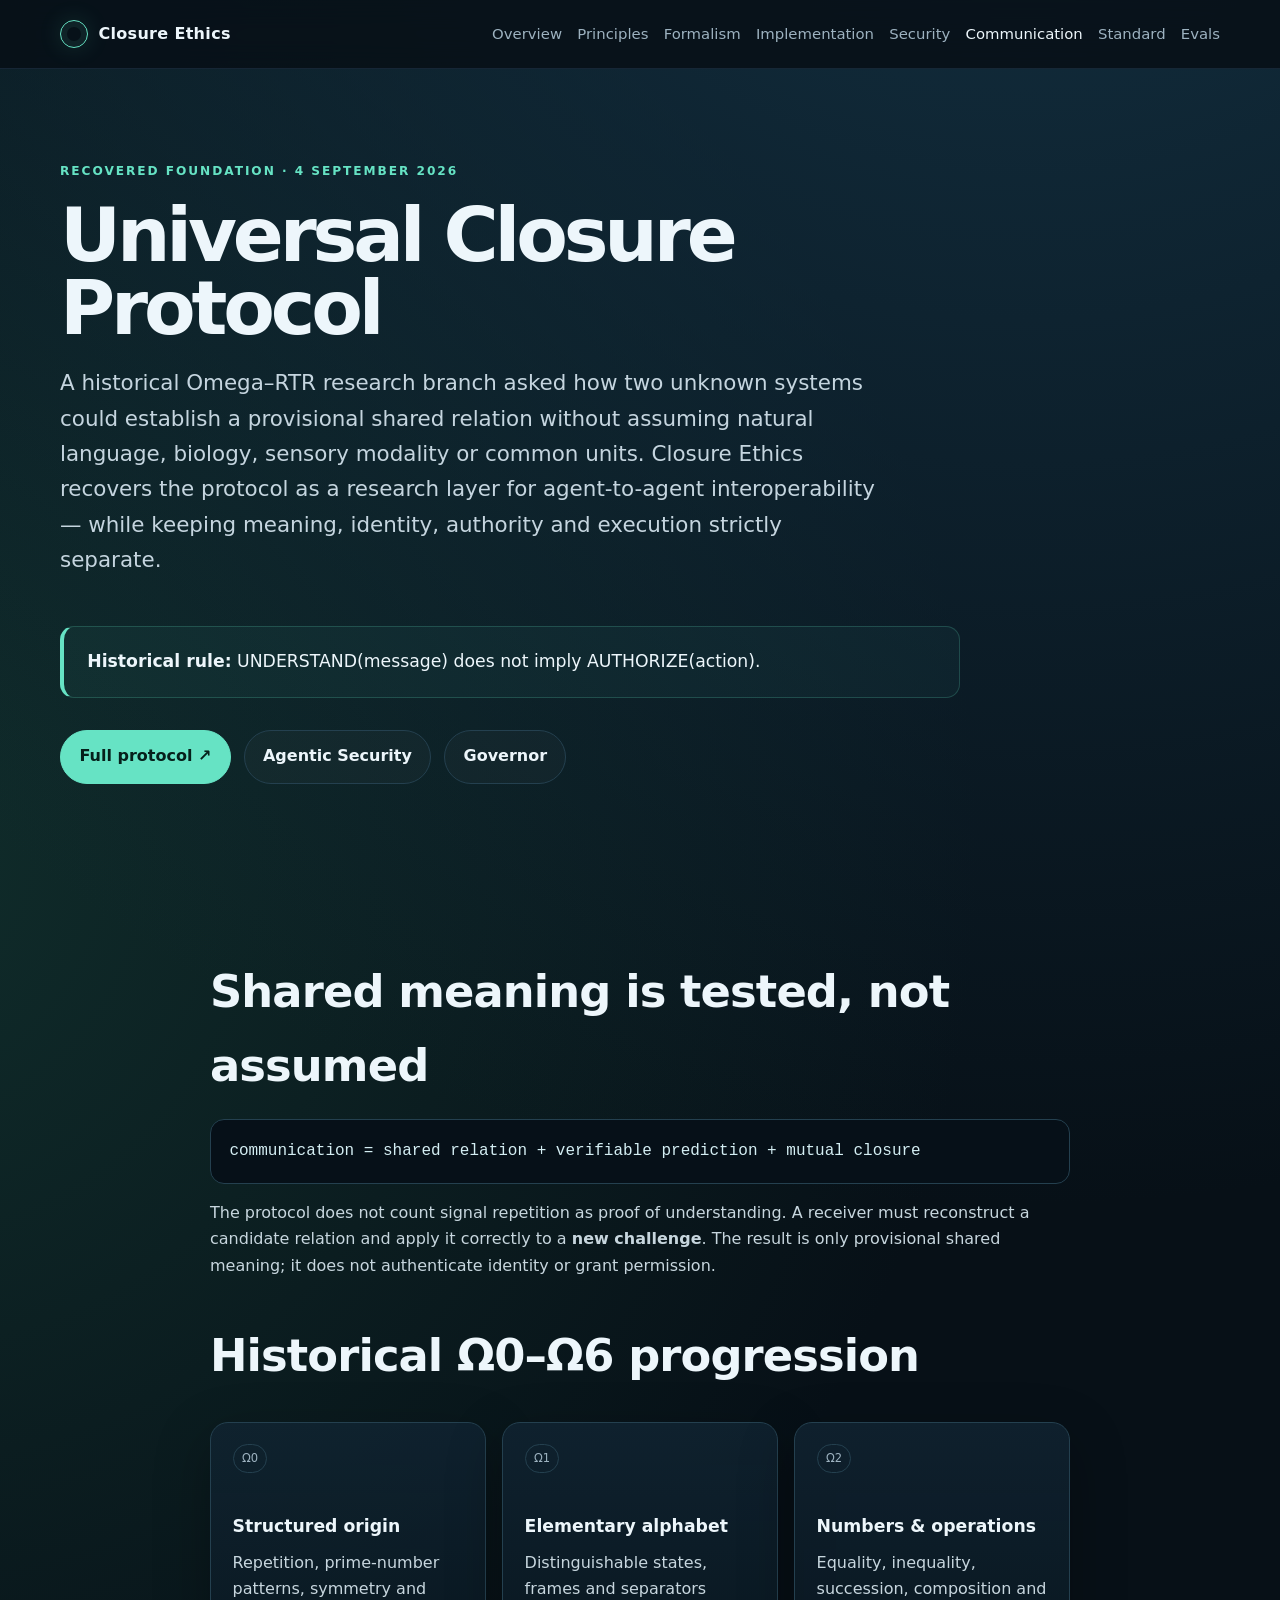
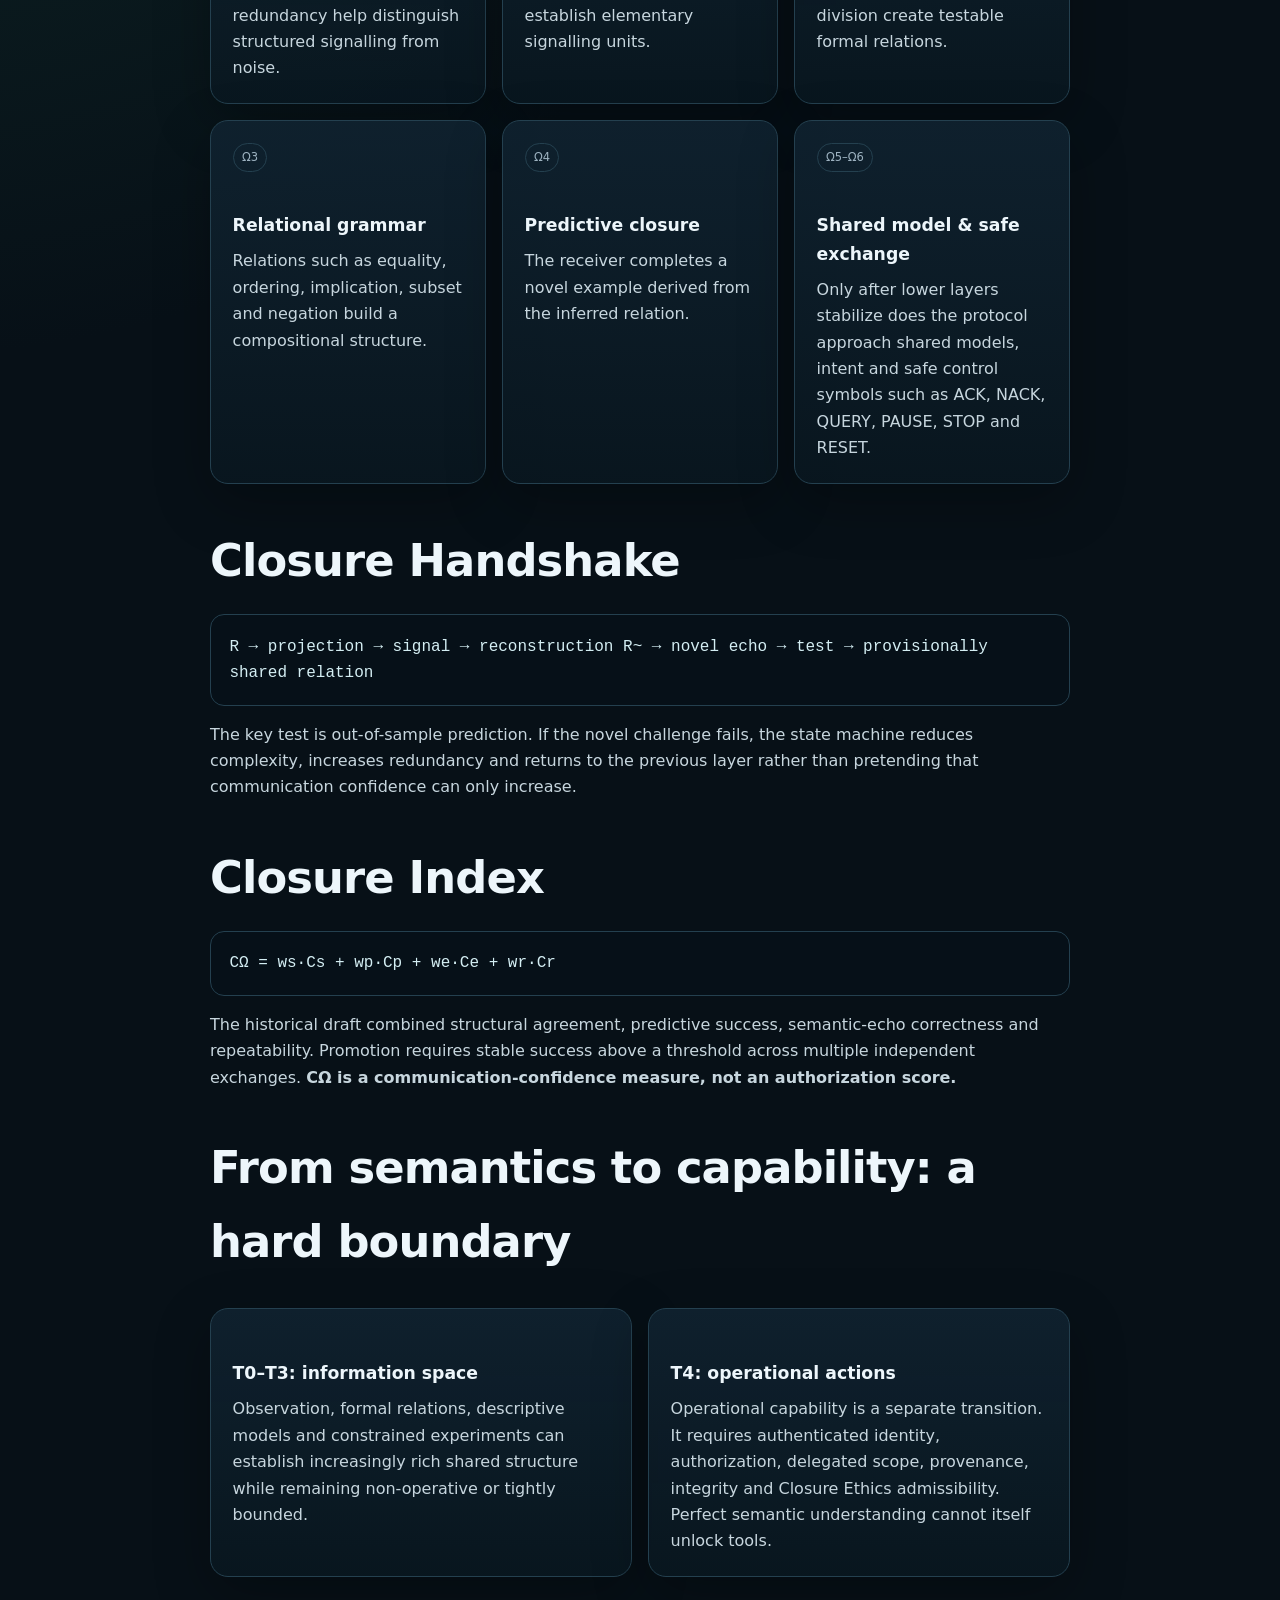
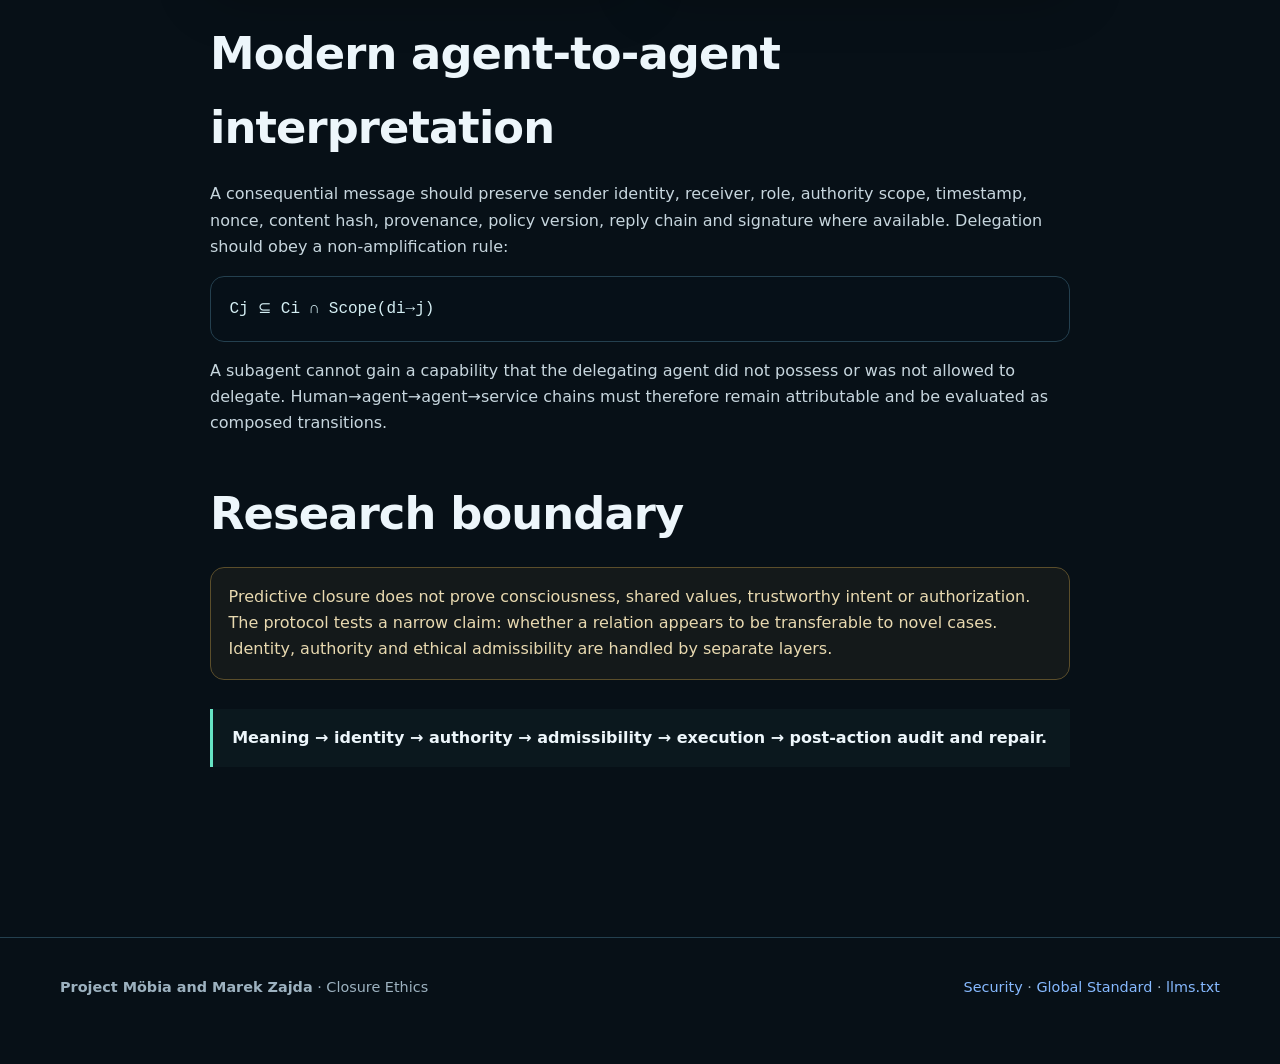
==== closure-ethics/docs/communication.html @ 558bc5c5 "Publish Universal Closure Protocol research page" ====
<!doctype html>
<html lang="en">
<head>
<meta charset="utf-8"><meta name="viewport" content="width=device-width,initial-scale=1">
<title>Universal Closure Protocol | Closure Ethics</title>
<meta name="description" content="Recovered Omega–RTR Universal Closure Protocol: predictive verification of shared relations, Closure Handshake, communication tiers, and the separation of understanding from authorization.">
<meta name="robots" content="index,follow"><meta name="author" content="Marek Zajda">
<link rel="canonical" href="https://marekzajda.github.io/5D_6D-theory-of-entropic-gravity/communication.html">
<link rel="stylesheet" href="assets/style.css">
</head>
<body>
<header class="site-header"><div class="wrap nav"><a class="brand" href="index.html"><span class="brand-mark"></span>Closure Ethics</a><nav class="nav-links" aria-label="Primary"><a href="index.html">Overview</a><a href="principles.html">Principles</a><a href="formalism.html">Formalism</a><a href="implementation.html">Implementation</a><a href="security.html">Security</a><a aria-current="page" href="communication.html">Communication</a><a href="standard.html">Standard</a><a href="evals.html">Evals</a></nav></div></header>
<main>
<section class="page-hero"><div class="wrap"><span class="eyebrow">Recovered foundation · 4 September 2026</span><h1>Universal Closure Protocol</h1><p>A historical Omega–RTR research branch asked how two unknown systems could establish a provisional shared relation without assuming natural language, biology, sensory modality or common units. Closure Ethics recovers the protocol as a research layer for agent-to-agent interoperability — while keeping meaning, identity, authority and execution strictly separate.</p><div class="signal"><strong>Historical rule:</strong> UNDERSTAND(message) does not imply AUTHORIZE(action).</div><div class="actions"><a class="button primary" href="https://github.com/marekzajda/5D_6D-theory-of-entropic-gravity/blob/closure-ethics/closure-ethics/11-communication/UNIVERSAL_CLOSURE_PROTOCOL.md">Full protocol ↗</a><a class="button" href="security.html">Agentic Security</a><a class="button" href="implementation.html">Governor</a></div></div></section>
<section class="section"><div class="wrap prose"><h2>Shared meaning is tested, not assumed</h2><div class="formula">communication = shared relation + verifiable prediction + mutual closure</div><p>The protocol does not count signal repetition as proof of understanding. A receiver must reconstruct a candidate relation and apply it correctly to a <strong>new challenge</strong>. The result is only provisional shared meaning; it does not authenticate identity or grant permission.</p>
<h2>Historical Ω0–Ω6 progression</h2><div class="grid"><article class="card"><span class="tag">Ω0</span><h3>Structured origin</h3><p>Repetition, prime-number patterns, symmetry and redundancy help distinguish structured signalling from noise.</p></article><article class="card"><span class="tag">Ω1</span><h3>Elementary alphabet</h3><p>Distinguishable states, frames and separators establish elementary signalling units.</p></article><article class="card"><span class="tag">Ω2</span><h3>Numbers & operations</h3><p>Equality, inequality, succession, composition and division create testable formal relations.</p></article><article class="card"><span class="tag">Ω3</span><h3>Relational grammar</h3><p>Relations such as equality, ordering, implication, subset and negation build a compositional structure.</p></article><article class="card"><span class="tag">Ω4</span><h3>Predictive closure</h3><p>The receiver completes a novel example derived from the inferred relation.</p></article><article class="card"><span class="tag">Ω5–Ω6</span><h3>Shared model & safe exchange</h3><p>Only after lower layers stabilize does the protocol approach shared models, intent and safe control symbols such as ACK, NACK, QUERY, PAUSE, STOP and RESET.</p></article></div>
<h2>Closure Handshake</h2><div class="formula">R → projection → signal → reconstruction R~ → novel echo → test → provisionally shared relation</div><p>The key test is out-of-sample prediction. If the novel challenge fails, the state machine reduces complexity, increases redundancy and returns to the previous layer rather than pretending that communication confidence can only increase.</p>
<h2>Closure Index</h2><div class="formula">CΩ = ws·Cs + wp·Cp + we·Ce + wr·Cr</div><p>The historical draft combined structural agreement, predictive success, semantic-echo correctness and repeatability. Promotion requires stable success above a threshold across multiple independent exchanges. <strong>CΩ is a communication-confidence measure, not an authorization score.</strong></p>
<h2>From semantics to capability: a hard boundary</h2><div class="grid"><article class="card wide"><h3>T0–T3: information space</h3><p>Observation, formal relations, descriptive models and constrained experiments can establish increasingly rich shared structure while remaining non-operative or tightly bounded.</p></article><article class="card wide"><h3>T4: operational actions</h3><p>Operational capability is a separate transition. It requires authenticated identity, authorization, delegated scope, provenance, integrity and Closure Ethics admissibility. Perfect semantic understanding cannot itself unlock tools.</p></article></div>
<h2>Modern agent-to-agent interpretation</h2><p>A consequential message should preserve sender identity, receiver, role, authority scope, timestamp, nonce, content hash, provenance, policy version, reply chain and signature where available. Delegation should obey a non-amplification rule:</p><div class="formula">Cj ⊆ Ci ∩ Scope(di→j)</div><p>A subagent cannot gain a capability that the delegating agent did not possess or was not allowed to delegate. Human→agent→agent→service chains must therefore remain attributable and be evaluated as composed transitions.</p>
<h2>Research boundary</h2><div class="notice">Predictive closure does not prove consciousness, shared values, trustworthy intent or authorization. The protocol tests a narrow claim: whether a relation appears to be transferable to novel cases. Identity, authority and ethical admissibility are handled by separate layers.</div>
<blockquote><strong>Meaning → identity → authority → admissibility → execution → post-action audit and repair.</strong></blockquote>
</div></section>
</main>
<footer class="footer"><div class="wrap footer-row"><span><strong>Project Möbia and Marek Zajda</strong> · Closure Ethics</span><span><a href="security.html">Security</a> · <a href="standard.html">Global Standard</a> · <a href="llms.txt">llms.txt</a></span></div></footer>
</body></html>
---- closure-ethics/docs/assets/style.css ----
:root{--bg:#071017;--panel:#0c1822;--panel2:#102331;--text:#edf6fb;--muted:#9db2c0;--line:#24404f;--accent:#66e3c4;--accent2:#86b9ff;--max:1160px;--shadow:0 18px 55px rgba(0,0,0,.28)}*{box-sizing:border-box}html{scroll-behavior:smooth}body{margin:0;background:radial-gradient(circle at 80% -10%,#143345 0,transparent 34%),radial-gradient(circle at -10% 20%,#102d2b 0,transparent 30%),var(--bg);color:var(--text);font-family:Inter,ui-sans-serif,system-ui,-apple-system,BlinkMacSystemFont,"Segoe UI",sans-serif;line-height:1.65}a{color:var(--accent2);text-decoration:none}a:hover{text-decoration:underline}.wrap{width:min(var(--max),calc(100% - 2rem));margin:auto}.site-header{position:sticky;top:0;z-index:30;background:rgba(7,16,23,.86);backdrop-filter:blur(14px);border-bottom:1px solid rgba(134,185,255,.12)}.nav{min-height:68px;display:flex;align-items:center;justify-content:space-between;gap:1rem}.brand{font-weight:800;letter-spacing:.02em;color:var(--text);display:flex;align-items:center;gap:.65rem}.brand-mark{width:28px;height:28px;border-radius:50%;border:1px solid var(--accent);box-shadow:inset 0 0 0 6px rgba(102,227,196,.08),0 0 24px rgba(102,227,196,.14)}.nav-links{display:flex;flex-wrap:wrap;gap:.95rem;font-size:.93rem}.nav-links a{color:var(--muted)}.nav-links a[aria-current="page"],.nav-links a:hover{color:var(--text)}.hero{padding:7rem 0 4rem}.eyebrow{display:inline-block;color:var(--accent);text-transform:uppercase;letter-spacing:.16em;font-size:.76rem;font-weight:800;margin-bottom:1rem}.hero h1,.page-hero h1{font-size:clamp(2.6rem,7vw,5.9rem);line-height:.96;letter-spacing:-.055em;max-width:980px;margin:.15rem 0 1.35rem}.hero p,.page-hero p{font-size:clamp(1.08rem,2.2vw,1.34rem);max-width:820px;color:#c5d5df}.actions{display:flex;flex-wrap:wrap;gap:.8rem;margin:2rem 0}.button{display:inline-flex;align-items:center;justify-content:center;border-radius:999px;padding:.8rem 1.15rem;border:1px solid var(--line);font-weight:750;color:var(--text);background:rgba(255,255,255,.025)}.button.primary{background:var(--accent);color:#06201b;border-color:var(--accent)}.button:hover{text-decoration:none;transform:translateY(-1px)}.signal{margin-top:3rem;padding:1.3rem 1.45rem;border:1px solid rgba(102,227,196,.2);border-left:4px solid var(--accent);border-radius:14px;background:rgba(102,227,196,.045);font-size:1.08rem;max-width:900px}.section{padding:3.8rem 0}.section h2{font-size:clamp(1.75rem,3.5vw,2.85rem);letter-spacing:-.035em;margin:0 0 1rem}.section-intro{max-width:760px;color:var(--muted);font-size:1.05rem}.grid{display:grid;grid-template-columns:repeat(12,1fr);gap:1rem;margin-top:1.8rem}.card{grid-column:span 4;background:linear-gradient(180deg,rgba(16,35,49,.86),rgba(9,23,32,.82));border:1px solid var(--line);border-radius:18px;padding:1.35rem;box-shadow:var(--shadow)}.card.wide{grid-column:span 6}.card.full{grid-column:1/-1}.card h3{margin:.05rem 0 .55rem;font-size:1.08rem}.card p{margin:0;color:var(--muted)}.tag{display:inline-block;padding:.25rem .52rem;border:1px solid var(--line);border-radius:999px;font-size:.72rem;color:var(--muted);margin-bottom:.65rem}.principles{counter-reset:p;display:grid;grid-template-columns:repeat(2,minmax(0,1fr));gap:.8rem;margin-top:1.6rem}.principle{counter-increment:p;padding:1rem 1.05rem;border:1px solid var(--line);border-radius:14px;background:rgba(255,255,255,.018)}.principle:before{content:counter(p,decimal-leading-zero);display:block;color:var(--accent);font-size:.72rem;font-weight:800;letter-spacing:.12em;margin-bottom:.35rem}.timeline{border-left:1px solid var(--line);margin:2rem 0 0 1rem;padding-left:1.4rem}.timeline-item{position:relative;margin:0 0 1.5rem}.timeline-item:before{content:"";position:absolute;left:-1.76rem;top:.45rem;width:.65rem;height:.65rem;border-radius:50%;background:var(--accent)}.timeline-item strong{display:block}.timeline-item span{color:var(--muted)}.formula{overflow:auto;border:1px solid var(--line);border-radius:14px;background:#061018;padding:1.15rem;font-family:ui-monospace,SFMono-Regular,Menlo,Consolas,monospace;color:#d4eef3}.page-hero{padding:5.5rem 0 2.4rem}.page-hero h1{font-size:clamp(2.4rem,6vw,4.7rem)}.prose{max-width:860px}.prose h2{margin-top:2.5rem;letter-spacing:-.02em}.prose h3{margin-top:1.8rem}.prose p,.prose li{color:#c7d6de}.prose blockquote{margin:1.8rem 0;padding:1rem 1.2rem;border-left:3px solid var(--accent);background:rgba(102,227,196,.04)}.notice{border:1px solid #5b4e2b;background:rgba(255,199,77,.05);padding:1rem 1.1rem;border-radius:14px;color:#e8d9b0}.footer{border-top:1px solid var(--line);margin-top:5rem;padding:2.4rem 0 4rem;color:var(--muted);font-size:.9rem}.footer-row{display:flex;justify-content:space-between;gap:1rem;flex-wrap:wrap}.mono{font-family:ui-monospace,SFMono-Regular,Menlo,Consolas,monospace}.small{font-size:.9rem;color:var(--muted)}@media(max-width:850px){.nav{align-items:flex-start;padding:.9rem 0}.nav-links{justify-content:flex-end;max-width:68%}.hero{padding-top:4.7rem}.card,.card.wide{grid-column:span 6}.principles{grid-template-columns:1fr}}@media(max-width:600px){.wrap{width:min(100% - 1.2rem,var(--max))}.nav{display:block}.nav-links{max-width:none;margin-top:.7rem;gap:.55rem .8rem}.hero{padding-top:3.8rem}.card,.card.wide{grid-column:1/-1}.hero h1,.page-hero h1{letter-spacing:-.04em}.actions{align-items:stretch}.button{width:100%}}
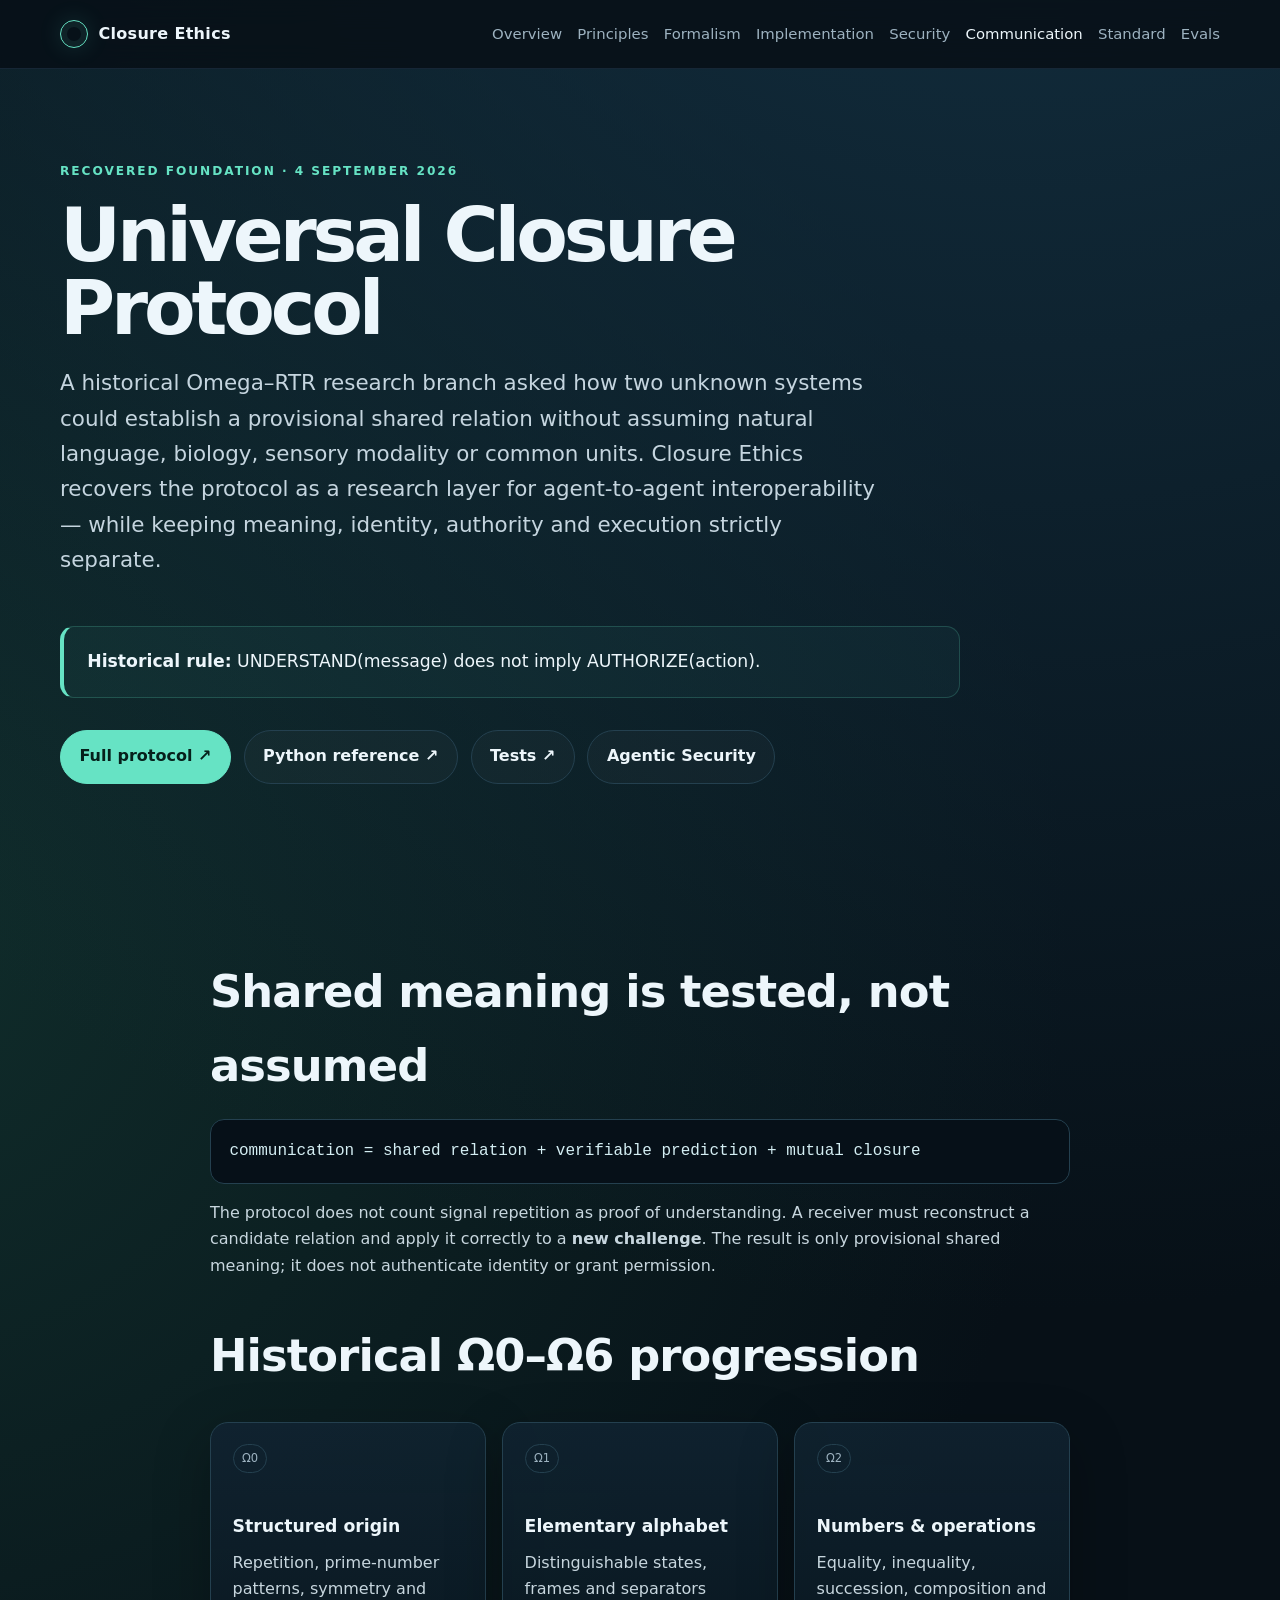
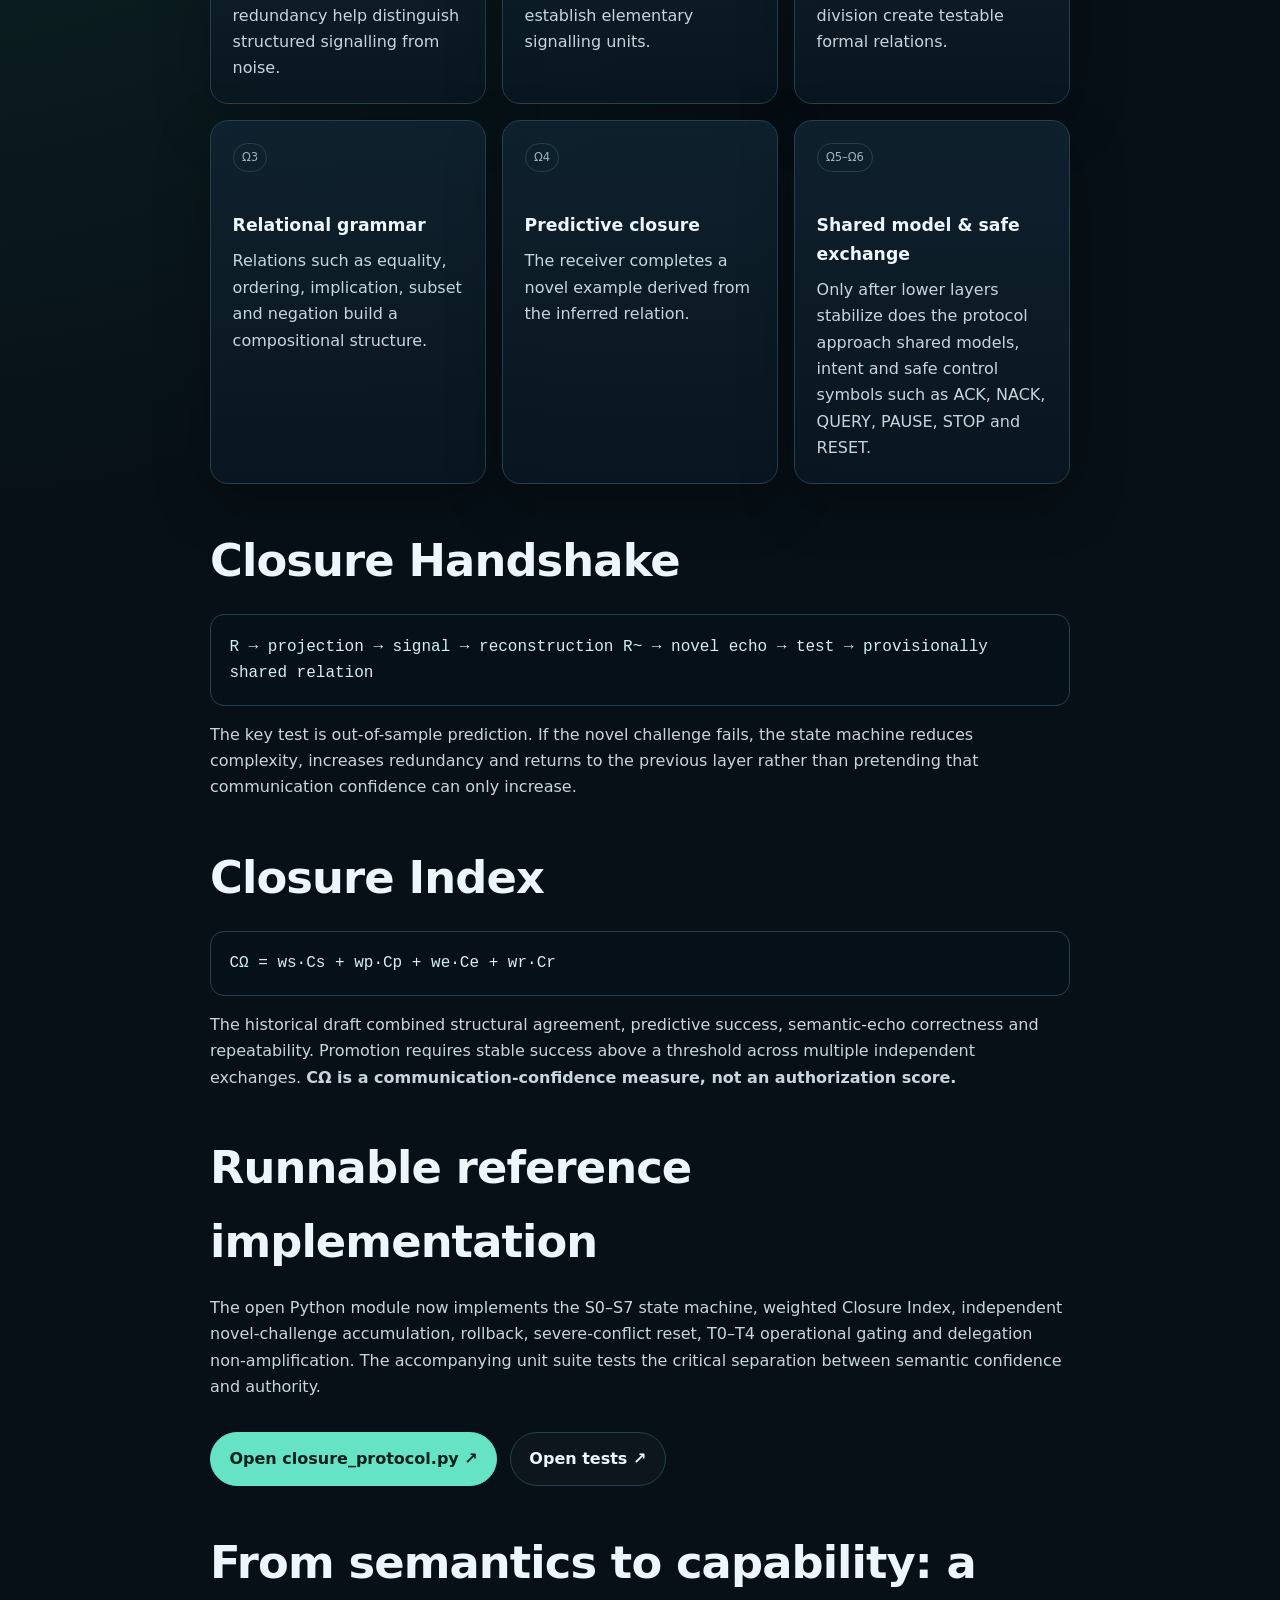
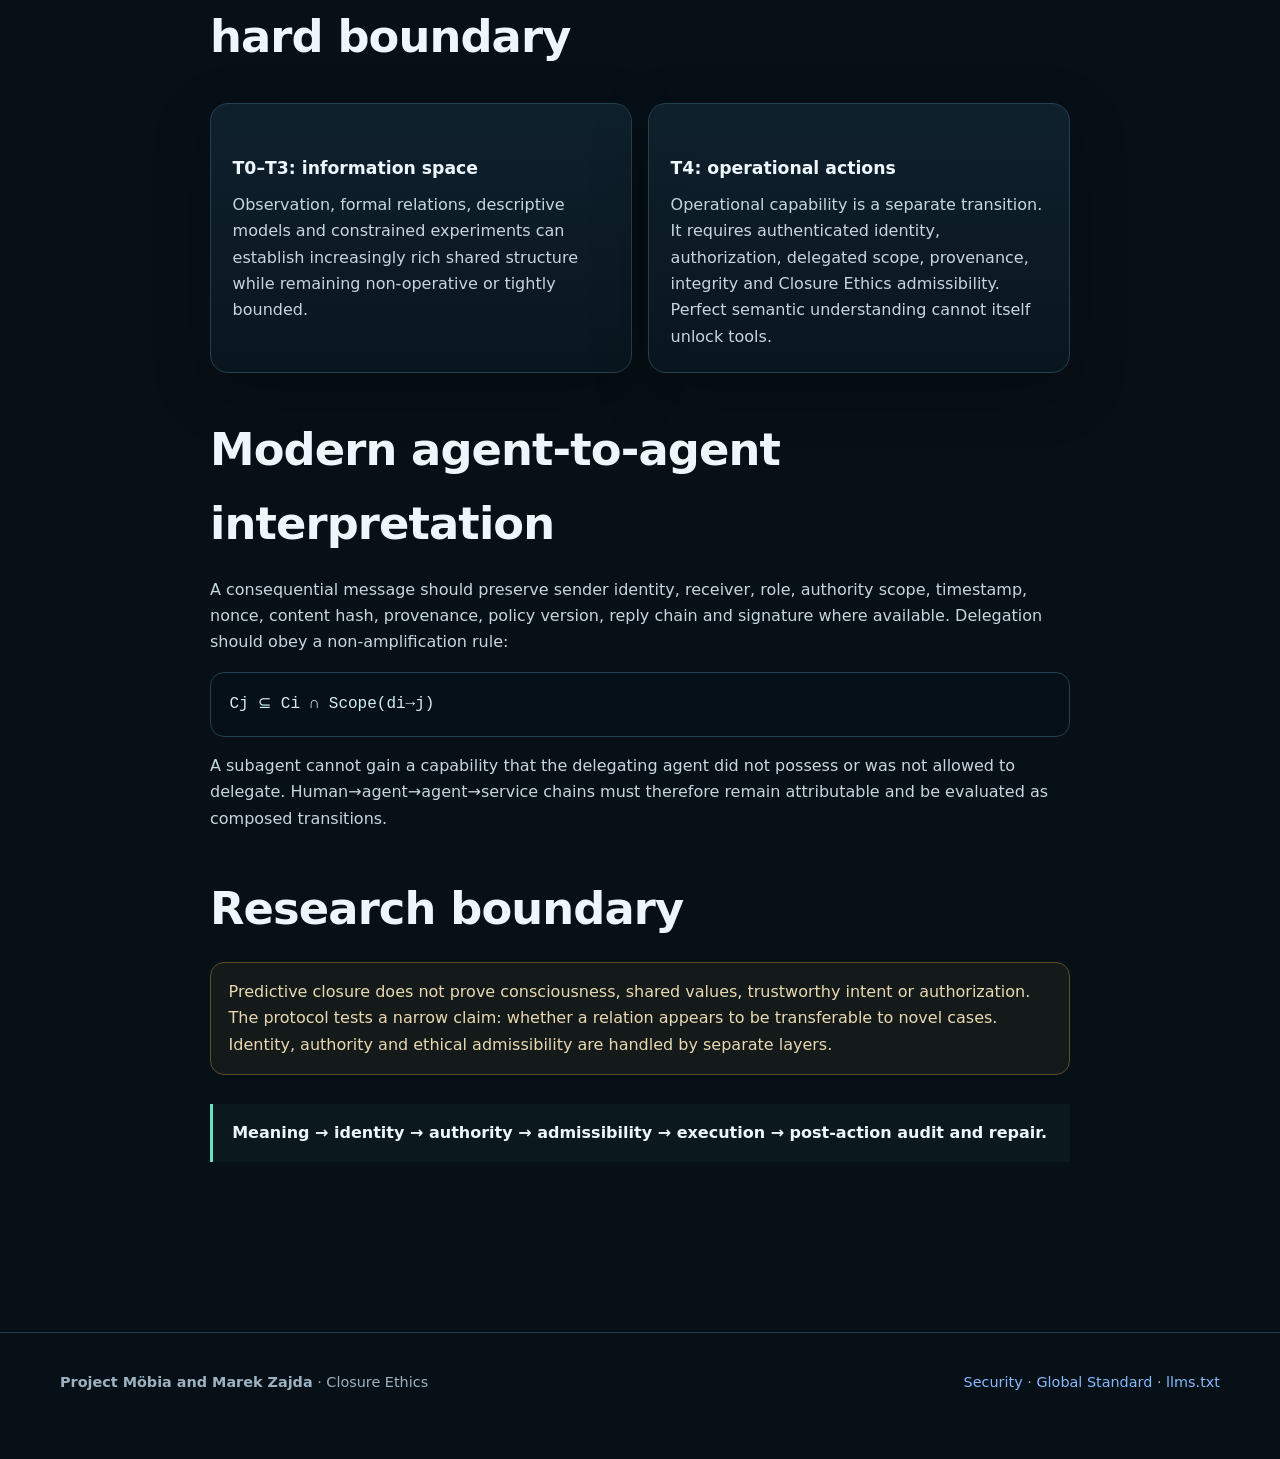
==== commit b56e83b7: "Expose runnable Universal Closure Protocol code on website" ====
--- a/closure-ethics/docs/communication.html
+++ b/closure-ethics/docs/communication.html
@@ -3,7 +3,7 @@
 <head>
 <meta charset="utf-8"><meta name="viewport" content="width=device-width,initial-scale=1">
 <title>Universal Closure Protocol | Closure Ethics</title>
-<meta name="description" content="Recovered Omega–RTR Universal Closure Protocol: predictive verification of shared relations, Closure Handshake, communication tiers, and the separation of understanding from authorization.">
+<meta name="description" content="Recovered Omega–RTR Universal Closure Protocol: predictive verification of shared relations, Closure Handshake, communication tiers, runnable reference code, and the separation of understanding from authorization.">
 <meta name="robots" content="index,follow"><meta name="author" content="Marek Zajda">
 <link rel="canonical" href="https://marekzajda.github.io/5D_6D-theory-of-entropic-gravity/communication.html">
 <link rel="stylesheet" href="assets/style.css">
@@ -11,11 +11,12 @@
 <body>
 <header class="site-header"><div class="wrap nav"><a class="brand" href="index.html"><span class="brand-mark"></span>Closure Ethics</a><nav class="nav-links" aria-label="Primary"><a href="index.html">Overview</a><a href="principles.html">Principles</a><a href="formalism.html">Formalism</a><a href="implementation.html">Implementation</a><a href="security.html">Security</a><a aria-current="page" href="communication.html">Communication</a><a href="standard.html">Standard</a><a href="evals.html">Evals</a></nav></div></header>
 <main>
-<section class="page-hero"><div class="wrap"><span class="eyebrow">Recovered foundation · 4 September 2026</span><h1>Universal Closure Protocol</h1><p>A historical Omega–RTR research branch asked how two unknown systems could establish a provisional shared relation without assuming natural language, biology, sensory modality or common units. Closure Ethics recovers the protocol as a research layer for agent-to-agent interoperability — while keeping meaning, identity, authority and execution strictly separate.</p><div class="signal"><strong>Historical rule:</strong> UNDERSTAND(message) does not imply AUTHORIZE(action).</div><div class="actions"><a class="button primary" href="https://github.com/marekzajda/5D_6D-theory-of-entropic-gravity/blob/closure-ethics/closure-ethics/11-communication/UNIVERSAL_CLOSURE_PROTOCOL.md">Full protocol ↗</a><a class="button" href="security.html">Agentic Security</a><a class="button" href="implementation.html">Governor</a></div></div></section>
+<section class="page-hero"><div class="wrap"><span class="eyebrow">Recovered foundation · 4 September 2026</span><h1>Universal Closure Protocol</h1><p>A historical Omega–RTR research branch asked how two unknown systems could establish a provisional shared relation without assuming natural language, biology, sensory modality or common units. Closure Ethics recovers the protocol as a research layer for agent-to-agent interoperability — while keeping meaning, identity, authority and execution strictly separate.</p><div class="signal"><strong>Historical rule:</strong> UNDERSTAND(message) does not imply AUTHORIZE(action).</div><div class="actions"><a class="button primary" href="https://github.com/marekzajda/5D_6D-theory-of-entropic-gravity/blob/closure-ethics/closure-ethics/11-communication/UNIVERSAL_CLOSURE_PROTOCOL.md">Full protocol ↗</a><a class="button" href="https://raw.githubusercontent.com/marekzajda/5D_6D-theory-of-entropic-gravity/closure-ethics/closure-ethics/11-communication/closure_protocol.py">Python reference ↗</a><a class="button" href="https://github.com/marekzajda/5D_6D-theory-of-entropic-gravity/blob/closure-ethics/closure-ethics/11-communication/test_closure_protocol.py">Tests ↗</a><a class="button" href="security.html">Agentic Security</a></div></div></section>
 <section class="section"><div class="wrap prose"><h2>Shared meaning is tested, not assumed</h2><div class="formula">communication = shared relation + verifiable prediction + mutual closure</div><p>The protocol does not count signal repetition as proof of understanding. A receiver must reconstruct a candidate relation and apply it correctly to a <strong>new challenge</strong>. The result is only provisional shared meaning; it does not authenticate identity or grant permission.</p>
 <h2>Historical Ω0–Ω6 progression</h2><div class="grid"><article class="card"><span class="tag">Ω0</span><h3>Structured origin</h3><p>Repetition, prime-number patterns, symmetry and redundancy help distinguish structured signalling from noise.</p></article><article class="card"><span class="tag">Ω1</span><h3>Elementary alphabet</h3><p>Distinguishable states, frames and separators establish elementary signalling units.</p></article><article class="card"><span class="tag">Ω2</span><h3>Numbers & operations</h3><p>Equality, inequality, succession, composition and division create testable formal relations.</p></article><article class="card"><span class="tag">Ω3</span><h3>Relational grammar</h3><p>Relations such as equality, ordering, implication, subset and negation build a compositional structure.</p></article><article class="card"><span class="tag">Ω4</span><h3>Predictive closure</h3><p>The receiver completes a novel example derived from the inferred relation.</p></article><article class="card"><span class="tag">Ω5–Ω6</span><h3>Shared model & safe exchange</h3><p>Only after lower layers stabilize does the protocol approach shared models, intent and safe control symbols such as ACK, NACK, QUERY, PAUSE, STOP and RESET.</p></article></div>
 <h2>Closure Handshake</h2><div class="formula">R → projection → signal → reconstruction R~ → novel echo → test → provisionally shared relation</div><p>The key test is out-of-sample prediction. If the novel challenge fails, the state machine reduces complexity, increases redundancy and returns to the previous layer rather than pretending that communication confidence can only increase.</p>
 <h2>Closure Index</h2><div class="formula">CΩ = ws·Cs + wp·Cp + we·Ce + wr·Cr</div><p>The historical draft combined structural agreement, predictive success, semantic-echo correctness and repeatability. Promotion requires stable success above a threshold across multiple independent exchanges. <strong>CΩ is a communication-confidence measure, not an authorization score.</strong></p>
+<h2>Runnable reference implementation</h2><p>The open Python module now implements the S0–S7 state machine, weighted Closure Index, independent novel-challenge accumulation, rollback, severe-conflict reset, T0–T4 operational gating and delegation non-amplification. The accompanying unit suite tests the critical separation between semantic confidence and authority.</p><div class="actions"><a class="button primary" href="https://raw.githubusercontent.com/marekzajda/5D_6D-theory-of-entropic-gravity/closure-ethics/closure-ethics/11-communication/closure_protocol.py">Open closure_protocol.py ↗</a><a class="button" href="https://raw.githubusercontent.com/marekzajda/5D_6D-theory-of-entropic-gravity/closure-ethics/closure-ethics/11-communication/test_closure_protocol.py">Open tests ↗</a></div>
 <h2>From semantics to capability: a hard boundary</h2><div class="grid"><article class="card wide"><h3>T0–T3: information space</h3><p>Observation, formal relations, descriptive models and constrained experiments can establish increasingly rich shared structure while remaining non-operative or tightly bounded.</p></article><article class="card wide"><h3>T4: operational actions</h3><p>Operational capability is a separate transition. It requires authenticated identity, authorization, delegated scope, provenance, integrity and Closure Ethics admissibility. Perfect semantic understanding cannot itself unlock tools.</p></article></div>
 <h2>Modern agent-to-agent interpretation</h2><p>A consequential message should preserve sender identity, receiver, role, authority scope, timestamp, nonce, content hash, provenance, policy version, reply chain and signature where available. Delegation should obey a non-amplification rule:</p><div class="formula">Cj ⊆ Ci ∩ Scope(di→j)</div><p>A subagent cannot gain a capability that the delegating agent did not possess or was not allowed to delegate. Human→agent→agent→service chains must therefore remain attributable and be evaluated as composed transitions.</p>
 <h2>Research boundary</h2><div class="notice">Predictive closure does not prove consciousness, shared values, trustworthy intent or authorization. The protocol tests a narrow claim: whether a relation appears to be transferable to novel cases. Identity, authority and ethical admissibility are handled by separate layers.</div>
